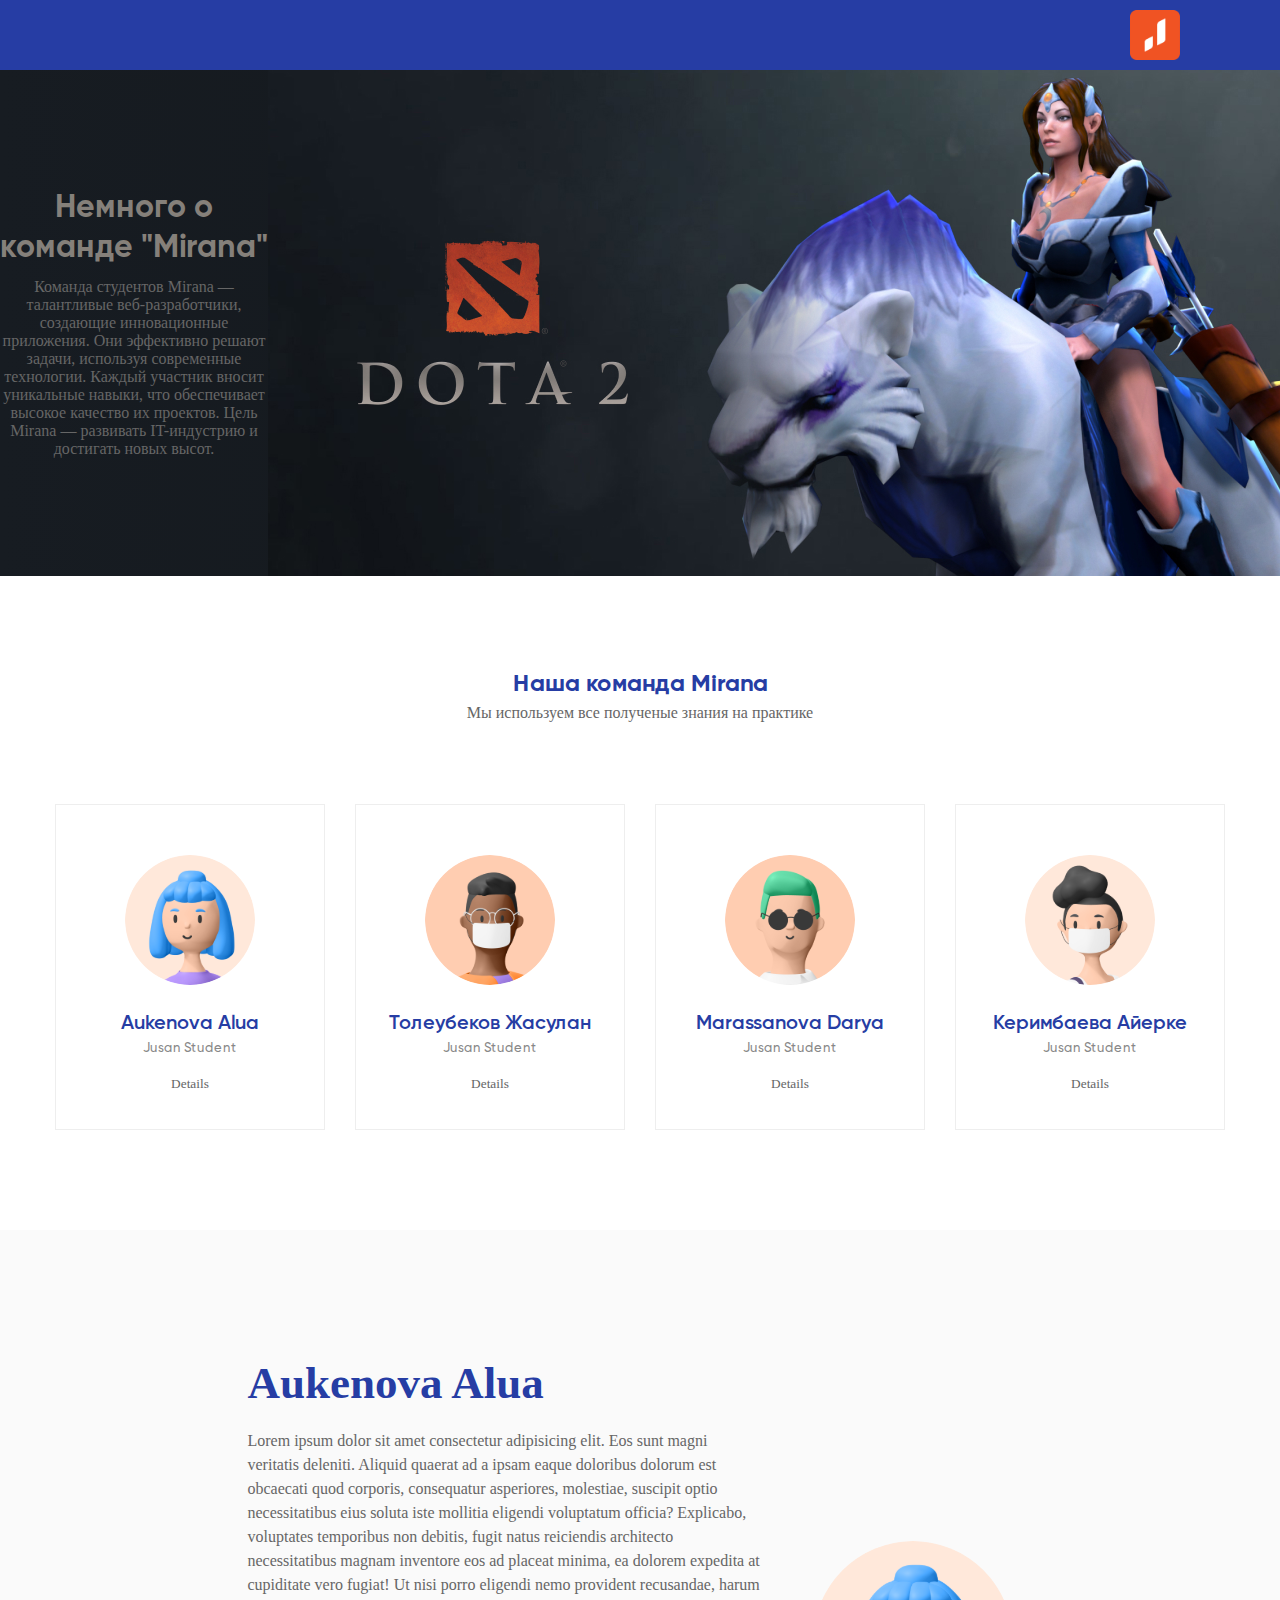
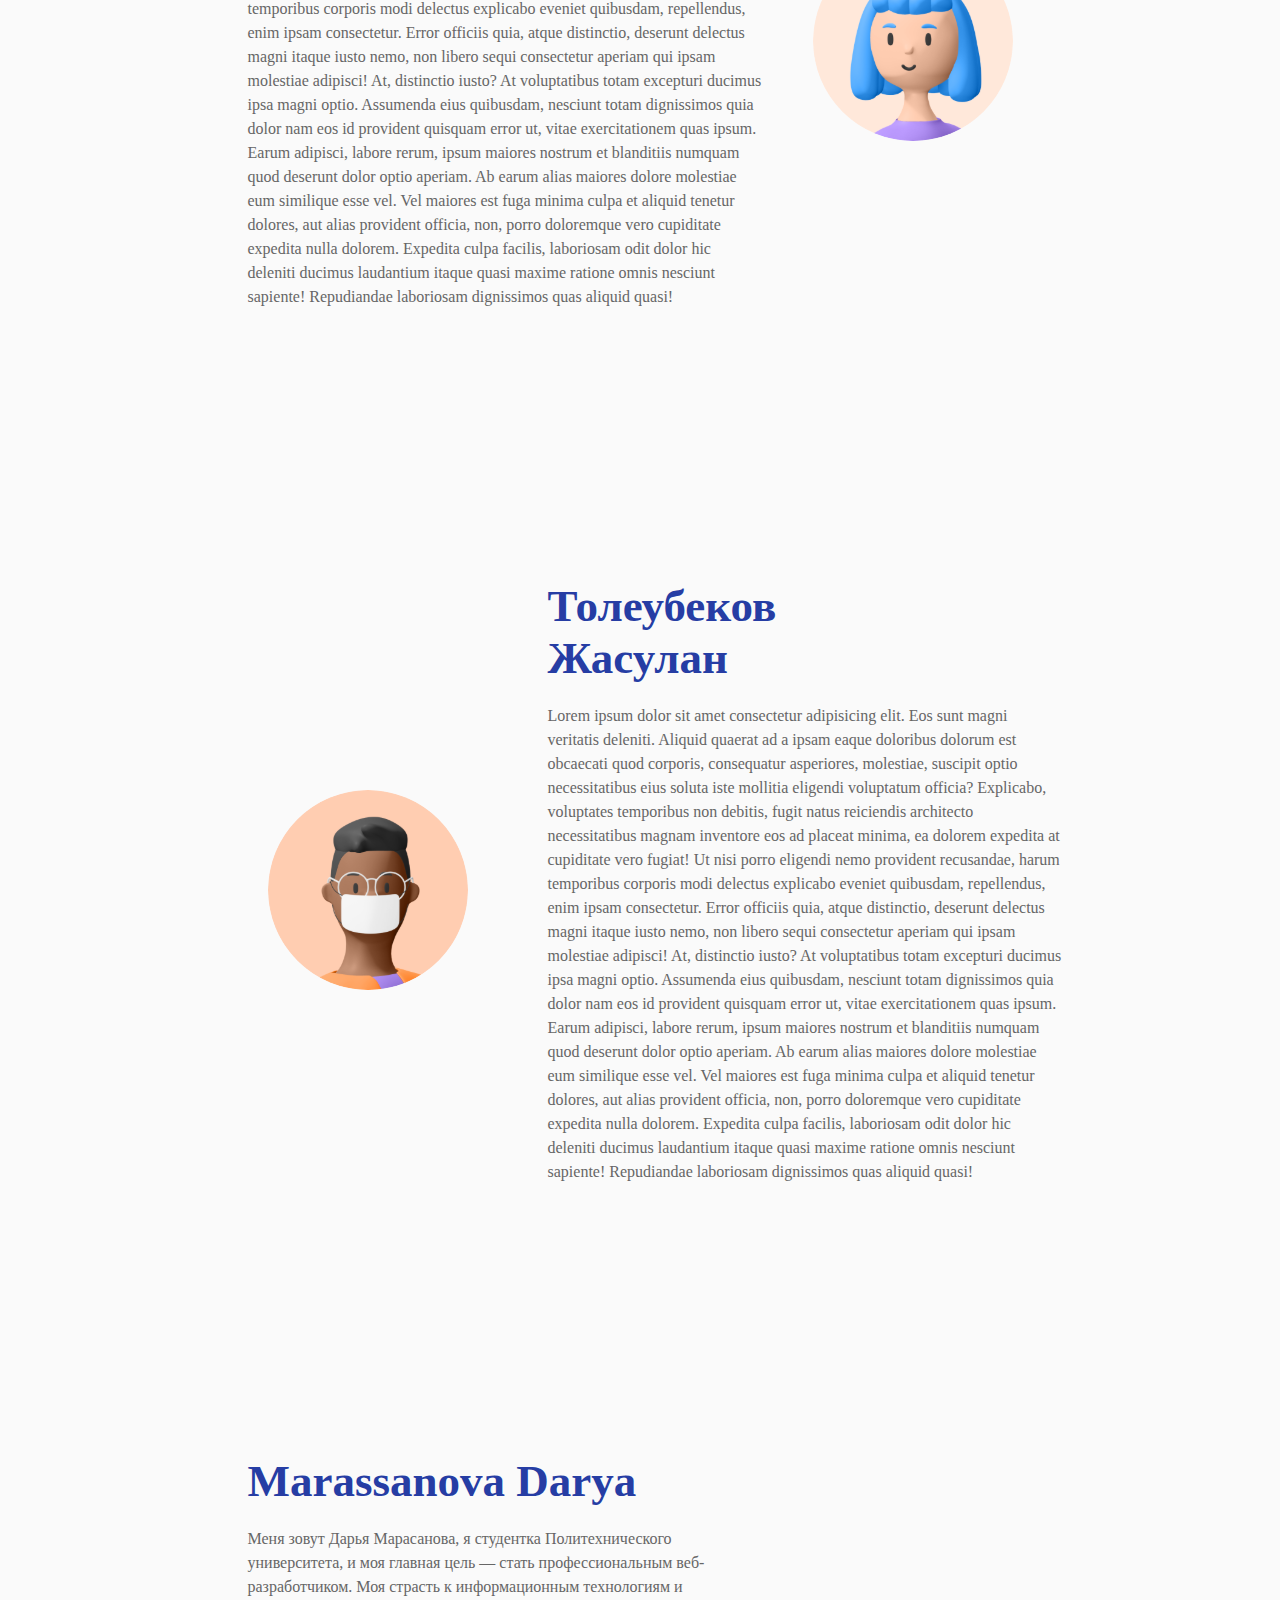
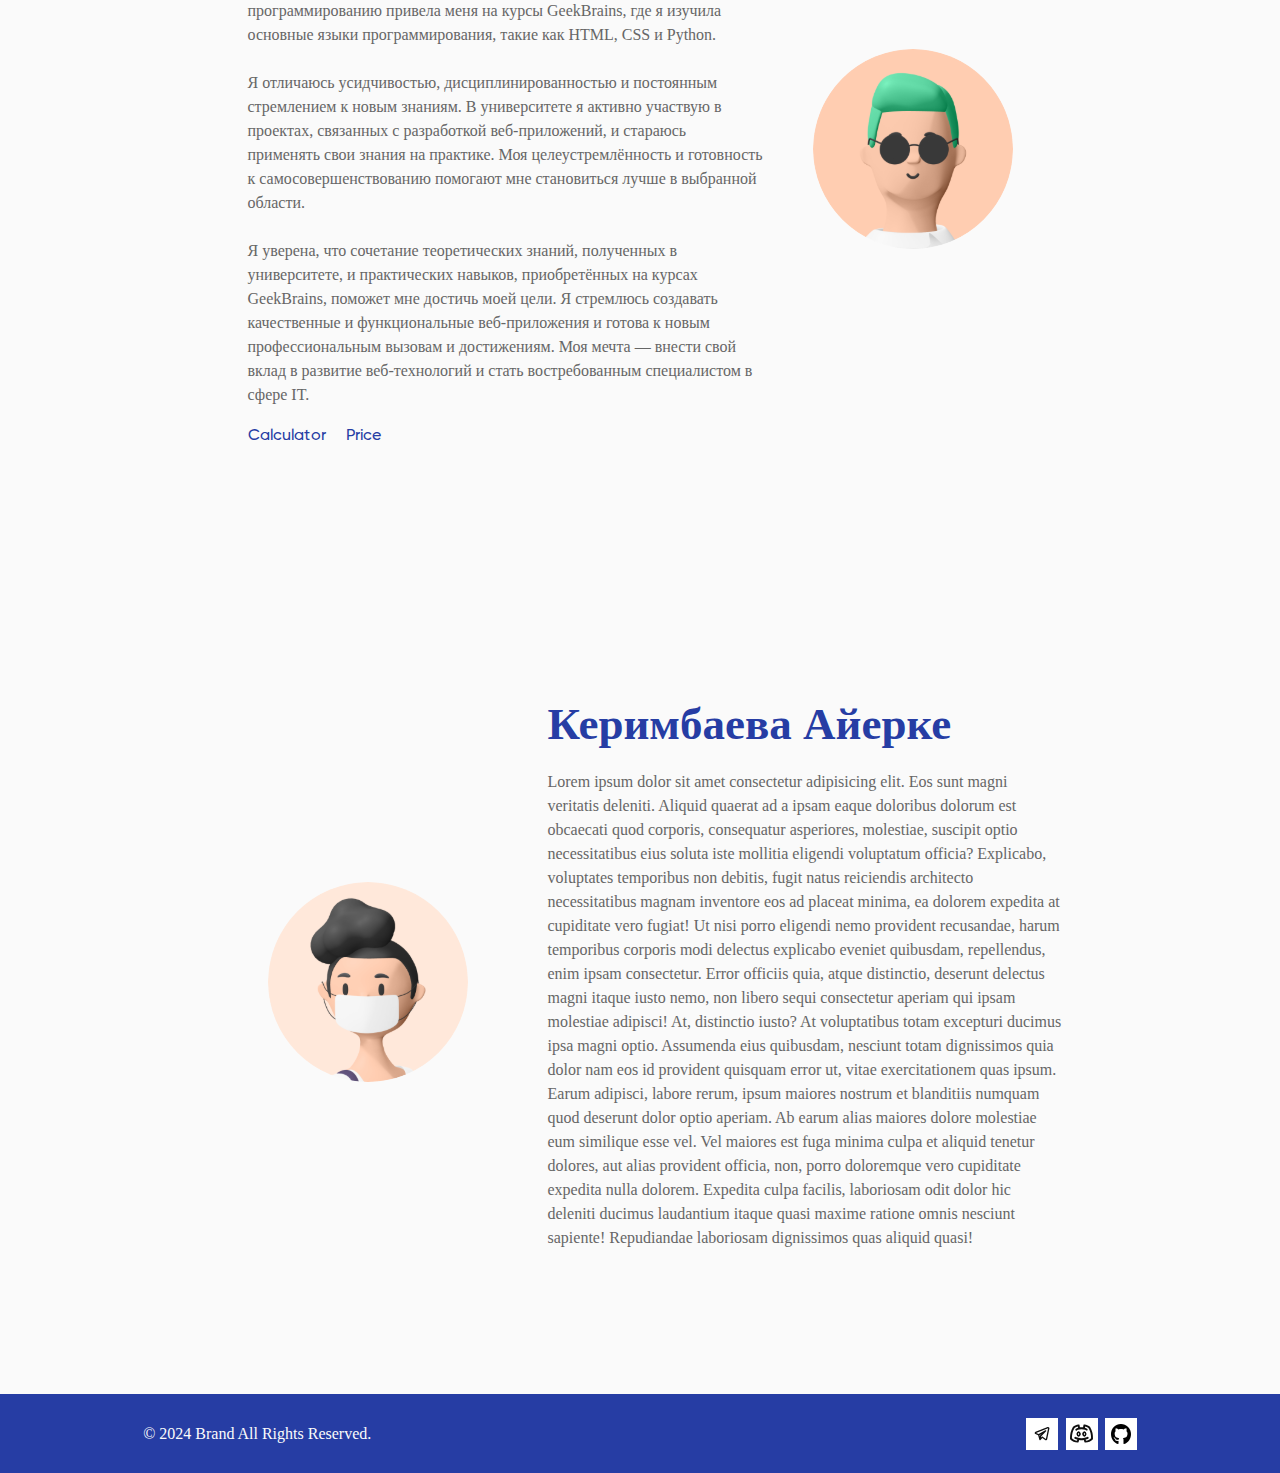
==== index.html @ 730f9902 "Recreate project" ====
<!DOCTYPE html>
<html lang="en">
<head>
  <meta charset="UTF-8">
  <meta http-equiv="X-UA-Compatible" content="IE=edge">
  <meta name="viewport" content="width=device-width, initial-scale=1.0">
 <title>Mirana Team Website</title>
  <link rel="stylesheet" href="style.css">
</head>

<body>
    <header>
        <div class="logo"><img src="./img/jusan.png" alt="logo"></div>
    </header>

    <main>
      <section class="about">
        <div class="content">
          <h1 class="title title_about">Немного о команде "Mirana"</h1>
          <p class="text text_about">Команда студентов Mirana — талантливые веб-разработчики, создающие инновационные приложения. Они эффективно решают задачи, используя современные технологии. Каждый участник вносит уникальные навыки, что обеспечивает высокое качество их проектов. Цель Mirana — развивать IT-индустрию и достигать новых высот.</p>
        </div>
          <img class="image" src="./img/mirana.jpg" alt="mirana">
      </section>
    

      <section class="team">
          <div class="team_title headline">
              <h2 class="title headline_tittle">Наша команда Mirana</h2>
              <p class="text headline_text team_text">Мы используем все полученые знания на практике</p>
          </div>
          <div class="person">
              <img src="img/person1.svg" alt="person_img" class="person_img">
              <div class="author_name">
                  <h3 class="person_name">Aukenova Alua</h3>
                  <p class="text person_text">Jusan Student</p>
              </div>
              <button class="person_button"><a href="#person1" class="text button_text">Details</a></button>
              <!-- <img src="img/social_icon.svg" alt="social_icon" class="social_icon"> -->
          </div>
          <div class="person">
              <img src="img/person2.svg" alt="person_img" class="person_img">
              <div class="author_name">
                  <h3 class="person_name">Толеубеков Жасулан</h3>
                  <p class="text person_text">Jusan Student</p>
              </div>
              <button class="person_button"><a href="#person2" class="text button_text">Details</a></button>
              <!-- <img src="img/social_icon.svg" alt="social_icon" class="social_icon"> -->
          </div>
          <div class="person">
              <img src="img/person3.svg" alt="person_img" class="person_img">
              <div class="author_name">
                  <h3 class="person_name">Marassanova Darya</h3>
                  <p class="text person_text">Jusan Student</p>
              </div>
              <button class="person_button"><a href="#person3" class="text button_text">Details</a></button>
              <!-- <img src="img/social_icon.svg" alt="social_icon" class="social_icon"> -->
          </div>
          <div class="person">
              <img src="img/person4.svg" alt="person_img" class="person_img">
              <div class="author_name">
                  <h3 class="person_name">Керимбаева Айерке</h3>
                  <p class="text person_text">Jusan Student</p>
              </div>
              <button class="person_button" ><a href="#person4" class="text button_text">Details</a></button>
              <!-- <img src="img/social_icon.svg" alt="social_icon" class="social_icon"> -->
          </div>
      </section>
      <section class="details">
        <div class="details_card" id="person1">
            <div class="details_content">
              <h3 class="tittle details_tittle">Aukenova Alua</h3>
              <p class="text details_text">Lorem ipsum dolor sit amet consectetur adipisicing elit. Eos sunt magni veritatis deleniti. Aliquid quaerat ad a ipsam eaque doloribus dolorum est obcaecati quod corporis, consequatur asperiores, molestiae, suscipit optio necessitatibus eius soluta iste mollitia eligendi voluptatum officia? Explicabo, voluptates temporibus non debitis, fugit natus reiciendis architecto necessitatibus magnam inventore eos ad placeat minima, ea dolorem expedita at cupiditate vero fugiat! Ut nisi porro eligendi nemo provident recusandae, harum temporibus corporis modi delectus explicabo eveniet quibusdam, repellendus, enim ipsam consectetur. Error officiis quia, atque distinctio, deserunt delectus magni itaque iusto nemo, non libero sequi consectetur aperiam qui ipsam molestiae adipisci! At, distinctio iusto? At voluptatibus totam excepturi ducimus ipsa magni optio. Assumenda eius quibusdam, nesciunt totam dignissimos quia dolor nam eos id provident quisquam error ut, vitae exercitationem quas ipsum. Earum adipisci, labore rerum, ipsum maiores nostrum et blanditiis numquam quod deserunt dolor optio aperiam. Ab earum alias maiores dolore molestiae eum similique esse vel. Vel maiores est fuga minima culpa et aliquid tenetur dolores, aut alias provident officia, non, porro doloremque vero cupiditate expedita nulla dolorem. Expedita culpa facilis, laboriosam odit dolor hic deleniti ducimus laudantium itaque quasi maxime ratione omnis nesciunt sapiente! Repudiandae laboriosam dignissimos quas aliquid quasi!</p>
            </div>
              <img class="details_photo" src="img/person1.svg" alt="details_photo">
        </div>
        <div class="details_card" id="person2">
          <img class="details_photo" src="img/person2.svg" alt="details_photo">
          <div class="details_content">
            <h3 class="tittle details_tittle">Толеубеков Жасулан</h3>
            <p class="text details_text">Lorem ipsum dolor sit amet consectetur adipisicing elit. Eos sunt magni veritatis deleniti. Aliquid quaerat ad a ipsam eaque doloribus dolorum est obcaecati quod corporis, consequatur asperiores, molestiae, suscipit optio necessitatibus eius soluta iste mollitia eligendi voluptatum officia? Explicabo, voluptates temporibus non debitis, fugit natus reiciendis architecto necessitatibus magnam inventore eos ad placeat minima, ea dolorem expedita at cupiditate vero fugiat! Ut nisi porro eligendi nemo provident recusandae, harum temporibus corporis modi delectus explicabo eveniet quibusdam, repellendus, enim ipsam consectetur. Error officiis quia, atque distinctio, deserunt delectus magni itaque iusto nemo, non libero sequi consectetur aperiam qui ipsam molestiae adipisci! At, distinctio iusto? At voluptatibus totam excepturi ducimus ipsa magni optio. Assumenda eius quibusdam, nesciunt totam dignissimos quia dolor nam eos id provident quisquam error ut, vitae exercitationem quas ipsum. Earum adipisci, labore rerum, ipsum maiores nostrum et blanditiis numquam quod deserunt dolor optio aperiam. Ab earum alias maiores dolore molestiae eum similique esse vel. Vel maiores est fuga minima culpa et aliquid tenetur dolores, aut alias provident officia, non, porro doloremque vero cupiditate expedita nulla dolorem. Expedita culpa facilis, laboriosam odit dolor hic deleniti ducimus laudantium itaque quasi maxime ratione omnis nesciunt sapiente! Repudiandae laboriosam dignissimos quas aliquid quasi!</p>
           </div>
        </div>
        <div class="details_card" id="person3">
        <div class="details_content">
          <h3 class="tittle details_tittle">Marassanova Darya</h3>
          <p class="text details_text">Меня зовут Дарья Марасанова, я студентка Политехнического университета, и моя главная цель — стать профессиональным веб-разработчиком. Моя страсть к информационным технологиям и программированию привела меня на курсы GeekBrains, где я изучила основные языки программирования, такие как HTML, CSS и Python. 

            <br/><br/>Я отличаюсь усидчивостью, дисциплинированностью и постоянным стремлением к новым знаниям. В университете я активно участвую в проектах, связанных с разработкой веб-приложений, и стараюсь применять свои знания на практике. Моя целеустремлённость и готовность к самосовершенствованию помогают мне становиться лучше в выбранной области.
            
            <br/><br/>Я уверена, что сочетание теоретических знаний, полученных в университете, и практических навыков, приобретённых на курсах GeekBrains, поможет мне достичь моей цели. Я стремлюсь создавать качественные и функциональные веб-приложения и готова к новым профессиональным вызовам и достижениям. Моя мечта — внести свой вклад в развитие веб-технологий и стать востребованным специалистом в сфере IT.</p>
            <div class="project">
            <a class="person_button text button_text" href="./calc/index.html">
              Calculator
             </a>
             <a class="person_button text button_text" href="./folder4/index.html">
              Price
             </a>
            </div>
          </div>
          <img class="details_photo" src="img/person3.svg" alt="details_photo">
        </div>
        <div class="details_card" id="person4">
      <img class="details_photo" src="img/person4.svg" alt="details_photo">
      <div class="details_content">
        <h3 class="tittle details_tittle">Керимбаева Айерке</h3>
        <p class="text details_text">Lorem ipsum dolor sit amet consectetur adipisicing elit. Eos sunt magni veritatis deleniti. Aliquid quaerat ad a ipsam eaque doloribus dolorum est obcaecati quod corporis, consequatur asperiores, molestiae, suscipit optio necessitatibus eius soluta iste mollitia eligendi voluptatum officia? Explicabo, voluptates temporibus non debitis, fugit natus reiciendis architecto necessitatibus magnam inventore eos ad placeat minima, ea dolorem expedita at cupiditate vero fugiat! Ut nisi porro eligendi nemo provident recusandae, harum temporibus corporis modi delectus explicabo eveniet quibusdam, repellendus, enim ipsam consectetur. Error officiis quia, atque distinctio, deserunt delectus magni itaque iusto nemo, non libero sequi consectetur aperiam qui ipsam molestiae adipisci! At, distinctio iusto? At voluptatibus totam excepturi ducimus ipsa magni optio. Assumenda eius quibusdam, nesciunt totam dignissimos quia dolor nam eos id provident quisquam error ut, vitae exercitationem quas ipsum. Earum adipisci, labore rerum, ipsum maiores nostrum et blanditiis numquam quod deserunt dolor optio aperiam. Ab earum alias maiores dolore molestiae eum similique esse vel. Vel maiores est fuga minima culpa et aliquid tenetur dolores, aut alias provident officia, non, porro doloremque vero cupiditate expedita nulla dolorem. Expedita culpa facilis, laboriosam odit dolor hic deleniti ducimus laudantium itaque quasi maxime ratione omnis nesciunt sapiente! Repudiandae laboriosam dignissimos quas aliquid quasi!</p>
      </div>
        </div>
      </section>
      
    </main>


    <footer class="copyright_content">
      <p class="text copyright">© 2024  Brand  All Rights Reserved.</p>
      <div class="social_media">
          <a class="socila_media_link" href=" https://t.me/+_m6RdMRo3P44MzFi">
            <svg width="16" height="17" viewBox="0 0 24 24" fill="none" xmlns="http://www.w3.org/2000/svg"><path fill-rule="evenodd" clip-rule="evenodd" d="M23.1117 4.49449C23.4296 2.94472 21.9074 1.65683 20.4317 2.227L2.3425 9.21601C0.694517 9.85273 0.621087 12.1572 2.22518 12.8975L6.1645 14.7157L8.03849 21.2746C8.13583 21.6153 8.40618 21.8791 8.74917 21.968C9.09216 22.0568 9.45658 21.9576 9.70712 21.707L12.5938 18.8203L16.6375 21.8531C17.8113 22.7334 19.5019 22.0922 19.7967 20.6549L23.1117 4.49449ZM3.0633 11.0816L21.1525 4.0926L17.8375 20.2531L13.1 16.6999C12.7019 16.4013 12.1448 16.4409 11.7929 16.7928L10.5565 18.0292L10.928 15.9861L18.2071 8.70703C18.5614 8.35278 18.5988 7.79106 18.2947 7.39293C17.9906 6.99479 17.4389 6.88312 17.0039 7.13168L6.95124 12.876L3.0633 11.0816ZM8.17695 14.4791L8.78333 16.6015L9.01614 15.321C9.05253 15.1209 9.14908 14.9366 9.29291 14.7928L11.5128 12.573L8.17695 14.4791Z" fill="#0F0F0F"/></svg> 
          </a>
          <a class="socila_media_link" href="https://discord.gg/Wn7S9DQHqe">
            <svg width="23" height="23" viewBox="0 0 24 24" fill="none" xmlns="http://www.w3.org/2000/svg">
              <path fill-rule="evenodd" clip-rule="evenodd" d="M11 12.5C11 13.8807 10.1046 15 9 15C7.89543 15 7 13.8807 7 12.5C7 11.1193 7.89543 10 9 10C10.1046 10 11 11.1193 11 12.5ZM8.22293 12.5C8.22293 13.0365 8.57084 13.4713 9 13.4713C9.42916 13.4713 9.77707 13.0365 9.77707 12.5C9.77707 11.9635 9.42916 11.5287 9 11.5287C8.57084 11.5287 8.22293 11.9635 8.22293 12.5Z" fill="#0F0F0F"/>
              <path fill-rule="evenodd" clip-rule="evenodd" d="M15 15C16.1046 15 17 13.8807 17 12.5C17 11.1193 16.1046 10 15 10C13.8954 10 13 11.1193 13 12.5C13 13.8807 13.8954 15 15 15ZM15 13.4713C14.5708 13.4713 14.2229 13.0365 14.2229 12.5C14.2229 11.9635 14.5708 11.5287 15 11.5287C15.4292 11.5287 15.7771 11.9635 15.7771 12.5C15.7771 13.0365 15.4292 13.4713 15 13.4713Z" fill="#0F0F0F"/>
              <path fill-rule="evenodd" clip-rule="evenodd" d="M9.9864 3.33561C9.94083 3.06219 9.78382 2.81995 9.55284 2.66671C9.32186 2.51347 9.03764 2.46298 8.76801 2.52729C6.61476 3.04085 5.39826 3.471 3.47772 4.64723C3.33168 4.73668 3.21105 4.86214 3.1274 5.01158C1.9368 7.13867 1.14514 8.97344 0.657859 10.9416C0.171558 12.9058 1.51992e-05 14.9565 0 17.5C0 17.7652 0.105353 18.0196 0.292888 18.2071C1.35191 19.2661 2.45067 20.1002 3.71884 20.6638C4.99135 21.2294 6.3833 21.5 8 21.5C8.43043 21.5 8.81257 21.2246 8.94868 20.8162L9.62339 18.7921C10.3731 18.918 11.1769 19 12 19C12.8231 19 13.6269 18.918 14.3766 18.7921L15.0513 20.8162C15.1874 21.2246 15.5696 21.5 16 21.5C17.6167 21.5 19.0086 21.2294 20.2812 20.6638C21.5493 20.1002 22.6481 19.2661 23.7071 18.2071C23.8946 18.0196 24 17.7652 24 17.5C24 14.9565 23.8284 12.9058 23.3421 10.9416C22.8549 8.97344 22.0632 7.13867 20.8726 5.01158C20.789 4.86214 20.6683 4.73668 20.5223 4.64723C18.6017 3.471 17.3852 3.04085 15.232 2.52729C14.9624 2.46298 14.6781 2.51347 14.4472 2.66671C14.2162 2.81995 14.0592 3.06219 14.0136 3.33561L13.6356 5.60381C13.129 5.53843 12.5832 5.49994 12 5.49994C11.4168 5.49994 10.8709 5.53843 10.3644 5.60381L9.9864 3.33561ZM16.7135 19.4783L16.3365 18.3471C17.2221 18.0953 18.1008 17.7971 18.9331 17.4013C19.4309 17.1622 19.6405 16.5647 19.4014 16.0669C19.1622 15.5692 18.5647 15.3597 18.0669 15.5986C17.4725 15.8793 16.8456 16.1 16.2191 16.2953C15.0702 16.6535 13.5516 17 12 17C10.4484 17 8.92975 16.6535 7.78088 16.2953C7.15483 16.1001 6.53092 15.8781 5.93607 15.6C5.44219 15.3668 4.83698 15.5709 4.59864 16.0669C4.36123 16.561 4.57887 17.1681 5.0722 17.4039C5.90316 17.7978 6.77969 18.0958 7.66354 18.3471L7.28647 19.4783C6.22623 19.4118 5.33457 19.1933 4.53112 18.8362C3.65215 18.4455 2.83779 17.8709 2.00169 17.0797C2.02016 14.8272 2.19155 13.069 2.59925 11.4223C3.01458 9.74468 3.68586 8.13987 4.7452 6.2178C6.0043 5.46452 6.90106 5.0901 8.19227 4.73633L8.40706 6.02507C7.53196 6.29408 6.64115 6.64982 5.903 7.1977C5.46929 7.52129 5.37507 8.1667 5.7 8.59994C6.03024 9.04026 6.6539 9.1307 7.09547 8.80332C7.4639 8.53958 7.89071 8.34569 8.30889 8.17842C9.14624 7.84348 10.3952 7.49994 12 7.49994C13.6048 7.49994 14.8538 7.84348 15.6911 8.17842C16.1093 8.34568 16.5361 8.53955 16.9045 8.8033C17.3461 9.1307 17.9698 9.04027 18.3 8.59994C18.6241 8.16782 18.526 7.51604 18.0932 7.19491C17.3475 6.65617 16.4693 6.29447 15.5929 6.02507L15.8077 4.73633C17.0989 5.0901 17.9957 5.46452 19.2548 6.2178C20.3141 8.13987 20.9854 9.74468 21.4008 11.4223C21.8085 13.069 21.9798 14.8272 21.9983 17.0797C21.1622 17.8709 20.3479 18.4455 19.4689 18.8362C18.6654 19.1933 17.7738 19.4118 16.7135 19.4783ZM9 15C10.1046 15 11 13.8807 11 12.5C11 11.1193 10.1046 10 9 10C7.89543 10 7 11.1193 7 12.5C7 13.8807 7.89543 15 9 15ZM17 12.5C17 13.8807 16.1046 15 15 15C13.8954 15 13 13.8807 13 12.5C13 11.1193 13.8954 10 15 10C16.1046 10 17 11.1193 17 12.5ZM9 13.4713C8.57084 13.4713 8.22293 13.0365 8.22293 12.5C8.22293 11.9635 8.57084 11.5287 9 11.5287C9.42916 11.5287 9.77707 11.9635 9.77707 12.5C9.77707 13.0365 9.42916 13.4713 9 13.4713ZM15 13.4713C14.5708 13.4713 14.2229 13.0365 14.2229 12.5C14.2229 11.9635 14.5708 11.5287 15 11.5287C15.4292 11.5287 15.7771 11.9635 15.7771 12.5C15.7771 13.0365 15.4292 13.4713 15 13.4713Z" fill="#0F0F0F"/>
              </svg></a>
          <a class="socila_media_link" href="https://github.com/Marassanovad/Jusan_camp.git">
            <svg width="30" height="30" viewBox="0 0 24 24" fill="none" xmlns="http://www.w3.org/2000/svg">
              <path d="M9.35003 16.88C9.35003 16.95 9.28003 17 9.18003 17C9.08003 17 9.00003 17 9.00003 16.88C9.00003 16.76 9.08003 16.76 9.17003 16.76C9.26003 16.76 9.35003 16.81 9.35003 16.88ZM8.35003 16.73C8.35003 16.8 8.35003 16.88 8.49003 16.9C8.52584 16.9172 8.56701 16.9195 8.6045 16.9064C8.642 16.8933 8.67275 16.8658 8.69003 16.83C8.69003 16.76 8.69003 16.69 8.55003 16.66C8.41003 16.63 8.37003 16.66 8.35003 16.73ZM9.77003 16.68C9.68003 16.68 9.62003 16.76 9.63003 16.84C9.64003 16.92 9.72003 16.95 9.82003 16.93C9.92003 16.91 9.97003 16.84 9.96003 16.77C9.95003 16.7 9.87003 16.67 9.77003 16.68ZM11.9 4.00002C10.8454 3.99009 9.79962 4.19333 8.82547 4.59754C7.85132 5.00175 6.96887 5.5986 6.23107 6.35227C5.49328 7.10594 4.91535 8.0009 4.53197 8.98343C4.14859 9.96597 3.96765 11.0158 4.00003 12.07C3.97211 13.7969 4.48426 15.4894 5.46493 16.9111C6.4456 18.3328 7.84582 19.4127 9.47003 20C9.88003 20.07 10.03 19.81 10.03 19.6C10.03 19.39 10.03 18.26 10.03 17.6C10.03 17.6 7.77003 18.1 7.29003 16.6C7.29003 16.6 6.93003 15.6 6.40003 15.39C6.40003 15.39 5.66003 14.87 6.45003 14.88C6.70877 14.9149 6.95573 15.01 7.17108 15.1576C7.38643 15.3052 7.56417 15.5013 7.69003 15.73C7.79466 15.9351 7.9401 16.1167 8.11742 16.2635C8.29473 16.4104 8.50019 16.5195 8.72118 16.5841C8.94218 16.6487 9.17404 16.6675 9.40255 16.6393C9.63106 16.6111 9.85139 16.5364 10.05 16.42C10.0879 16.0025 10.2679 15.6107 10.56 15.31C8.76003 15.1 6.94003 14.84 6.94003 11.65C6.92091 11.2896 6.97881 10.9293 7.10985 10.5931C7.2409 10.2569 7.44209 9.95241 7.70003 9.70002C7.45667 8.96799 7.48507 8.17282 7.78003 7.46002C8.46003 7.24002 10.01 8.35002 10.01 8.35002C11.3342 7.97655 12.7359 7.97655 14.06 8.35002C14.06 8.35002 15.61 7.24002 16.29 7.46002C16.5914 8.17142 16.6198 8.96894 16.37 9.70002C16.6371 9.94893 16.8489 10.2511 16.9919 10.587C17.1348 10.9229 17.2057 11.285 17.2 11.65C17.2 14.85 15.3 15.1 13.5 15.31C13.6809 15.5129 13.8186 15.7506 13.9046 16.0085C13.9905 16.2664 14.023 16.5391 14 16.81C14 17.93 14 19.31 14 19.58C13.9994 19.6475 14.015 19.7142 14.0456 19.7744C14.0763 19.8346 14.1209 19.8866 14.1759 19.9258C14.2308 19.9651 14.2945 19.9905 14.3613 19.9999C14.4282 20.0094 14.4964 20.0025 14.56 19.98C16.1813 19.3978 17.5786 18.321 18.5547 16.9017C19.5309 15.4824 20.0364 13.7922 20 12.07C20.0094 11.0051 19.8061 9.94902 19.402 8.96371C18.9979 7.9784 18.4011 7.08369 17.6467 6.33205C16.8923 5.58041 15.9953 4.98696 15.0085 4.58651C14.0217 4.18606 12.9649 3.98667 11.9 4.00002ZM7.14003 15.41C7.14003 15.41 7.14003 15.52 7.14003 15.58C7.15118 15.5912 7.16442 15.6001 7.17901 15.6061C7.1936 15.6122 7.20923 15.6153 7.22503 15.6153C7.24082 15.6153 7.25646 15.6122 7.27105 15.6061C7.28563 15.6001 7.29888 15.5912 7.31003 15.58C7.31003 15.58 7.31003 15.47 7.31003 15.4C7.31003 15.33 7.18003 15.37 7.14003 15.41ZM6.79003 15.14C6.79003 15.14 6.79003 15.24 6.86003 15.27C6.86846 15.2805 6.87913 15.2889 6.89124 15.2947C6.90335 15.3004 6.91661 15.3035 6.93003 15.3035C6.94345 15.3035 6.9567 15.3004 6.96881 15.2947C6.98093 15.2889 6.99159 15.2805 7.00003 15.27C7.00003 15.27 7.00003 15.17 6.93003 15.14C6.86003 15.11 6.81003 15.11 6.79003 15.14ZM7.79003 16.32C7.79003 16.32 7.79003 16.46 7.79003 16.53C7.79003 16.6 7.96003 16.61 8.00003 16.53C8.04003 16.45 8.00003 16.39 8.00003 16.32C8.00003 16.25 7.87003 16.27 7.83003 16.32H7.79003ZM7.42003 15.83C7.42003 15.83 7.42003 15.95 7.42003 16.03C7.42003 16.11 7.56003 16.14 7.61003 16.11C7.63535 16.0809 7.6493 16.0436 7.6493 16.005C7.6493 15.9664 7.63535 15.9291 7.61003 15.9C7.56003 15.82 7.48003 15.79 7.42003 15.83Z" fill="#000000"/>
              </svg></a>

      </div>
      
  </footer>

</body>

</html>
---- style.css ----
@font-face {
    font-family: "Gilroy-Bold";
    src: url(./font/Gilroy-Bold.woff2);
}

@font-face {
    font-family: "Gilroy-Medium";
    src: url(./font/Gilroy-Medium.woff2);
}

@font-face {
    font-family: "Gilroy-Semibold";
    src: url(./font/Gilroy-Semibold.woff2);
}

* {
    padding: 0;
    margin: 0;
}
.title {
    color: #263da4;
    font-style: normal;
    font-weight: 400;
    line-height: normal;
    font-family: "Gilroy-Bold";
}

.text {
    color: #666;
    font-family: "Gilroy-Regular";
    font-style: normal;
    font-weight: 400;
    line-height: normal;
}

img {
    max-width: 100%;
    display: block;  
}
header{
    background-color: #263da4;
    height: 70px;
    display: flex;
    justify-content: end;
    padding-left: 100px;
    align-items: center;
}
.logo{
    width: 50px;
    padding-right: 100px;
}
main{
    /* background-image: url("mirana.jpg"); */
    display: flex;
    justify-content: center;
    flex-direction: column;
}

.about{
    background-image: linear-gradient(to right, #171c22, #111518);
    /* color: #000; */
    display: flex;
    justify-content: end;
}

.content{
    display: flex;
    justify-content: center;
    flex-direction: column;
    text-align: center;
    max-width: 350px;
    /* padding-left: 400px; */
    gap: 10px;
}



.title_about{
    color: #85807a;
}


.team{
    margin-top: 93px;
    margin-bottom: 100px;
    display: grid;
    grid-template-columns: repeat(4, 270px);
    justify-content: center; 
    gap: 30px;
}
.team_title{
    justify-content: center;
    grid-column: span 4;
    display: flex;
    flex-direction: column; 
    align-items: center;
    gap: 5px;
    margin-bottom: 52px;
    max-height: 128px;
}

.team_text{
    /* color: #8496ce; */
    max-width: 461px;
    max-height: 48px;
}
.person{
    border: 1px solid #EEE;
    max-height: 331px;
    padding-top: 50px;
    padding-bottom: 30px;
    display: grid;
    gap: 10px;
    justify-items: center;
}
.person:hover{
    background: #FFF;
    box-shadow: 15px 20px 50px 0px rgba(0, 0, 0, 0.10);
    .person_name{
        color: #8496ce
    }
}
.person_img{
    padding-bottom: 14px;
}
.author_name{
    text-align: center;
}
.person_name{
    color: #263da4;
    font-family: "Gilroy-SemiBold";
    font-size: 20px;
    font-style: normal;
    font-weight: 400;
    line-height: 30px;
}
/* .person_name:hover{
    color: #F25822;
} */
/* .name_orange{
    color: #F25822;
} */

.person_text{
    color: #888;
    font-family: "Gilroy-Medium";
    font-size: 13px;
    line-height: 19.5px;
}


.person_button {
    background: none;
    color: #263da4;
    padding: 15px 35px;
    display: flex;
    gap: 27px;
    height: 20px;
    border: none;
    cursor: pointer;
    font-family: "Gilroy-Medium";
    align-items: center;
    text-align: center;
}

.person_button:hover {
    font-size: 18px;
    .text{
        color: #8496ce;
    }
}


.button_text {
    text-decoration: none;
}

.details_card {
    display: flex;
    justify-content: center;
    align-items: center;
    gap: 0;
    background: #FAFAFA;
}

.details_content{
    padding-top: 127px;
    padding-bottom: 124px;
    margin-left: 30px;
}

.details_tittle {
    padding-bottom: 20px;
    font-size: 45px;
    max-width: 409px;
    justify-content: flex-start;
    color: #263da4;;
}

.details_text {
    max-width: 515px;
    font-size: 16px;
    line-height: 24px;
    padding-bottom: 20px;
    /* color: #8496ce;; */
}
.details_photo {
    width: 200px;
    padding: 50px;
}
.project {
    display: flex;
    justify-content: left;
    gap: 20px;
}
.project .person_button {
    padding: 0;
}


.copyright_content{
    background-color: #263da4;
    padding-top: 24px;
    padding-bottom: 23px;
    display: flex;
    justify-content: center;
    align-items: center;
    gap: 655px;
}
.copyright{
    color: #FBFBFB;
    font-size: 16px;
    font-style: normal;
    line-height: normal;
}
.social_media{
    display: flex;
    justify-content: center;
    align-content: center;
    gap: 7.3px;
}
.socila_media_link{
    background-color: white;
    width: 32px;
    height: 32px;
    display: flex;
    justify-content: center;
    align-items: center;
}
.socila_media_link:hover  {
    background-color: #8496ce;
}
.socila_media_link:hover path {
    fill: white;
}

@media (max-width: 425px){
    .image{
        display: none;
    }

}



@media (max-width: 1024px) {
    header {
        justify-content: center;
    }

    .about {
        justify-content: center;
    }

    .content{
        padding: 40px 0;
    }

    .image{
        display: none;
    }

    .team {
        grid-template-columns: 350px;
    }

    .team_title {
        grid-column: span 1;
    }

    .person {
        padding-bottom: 70px;
    }
    
    .details_photo{
        display: none;
    }
    
    .copyright_content {
        flex-direction: column;
        gap: 20px;
    }
}
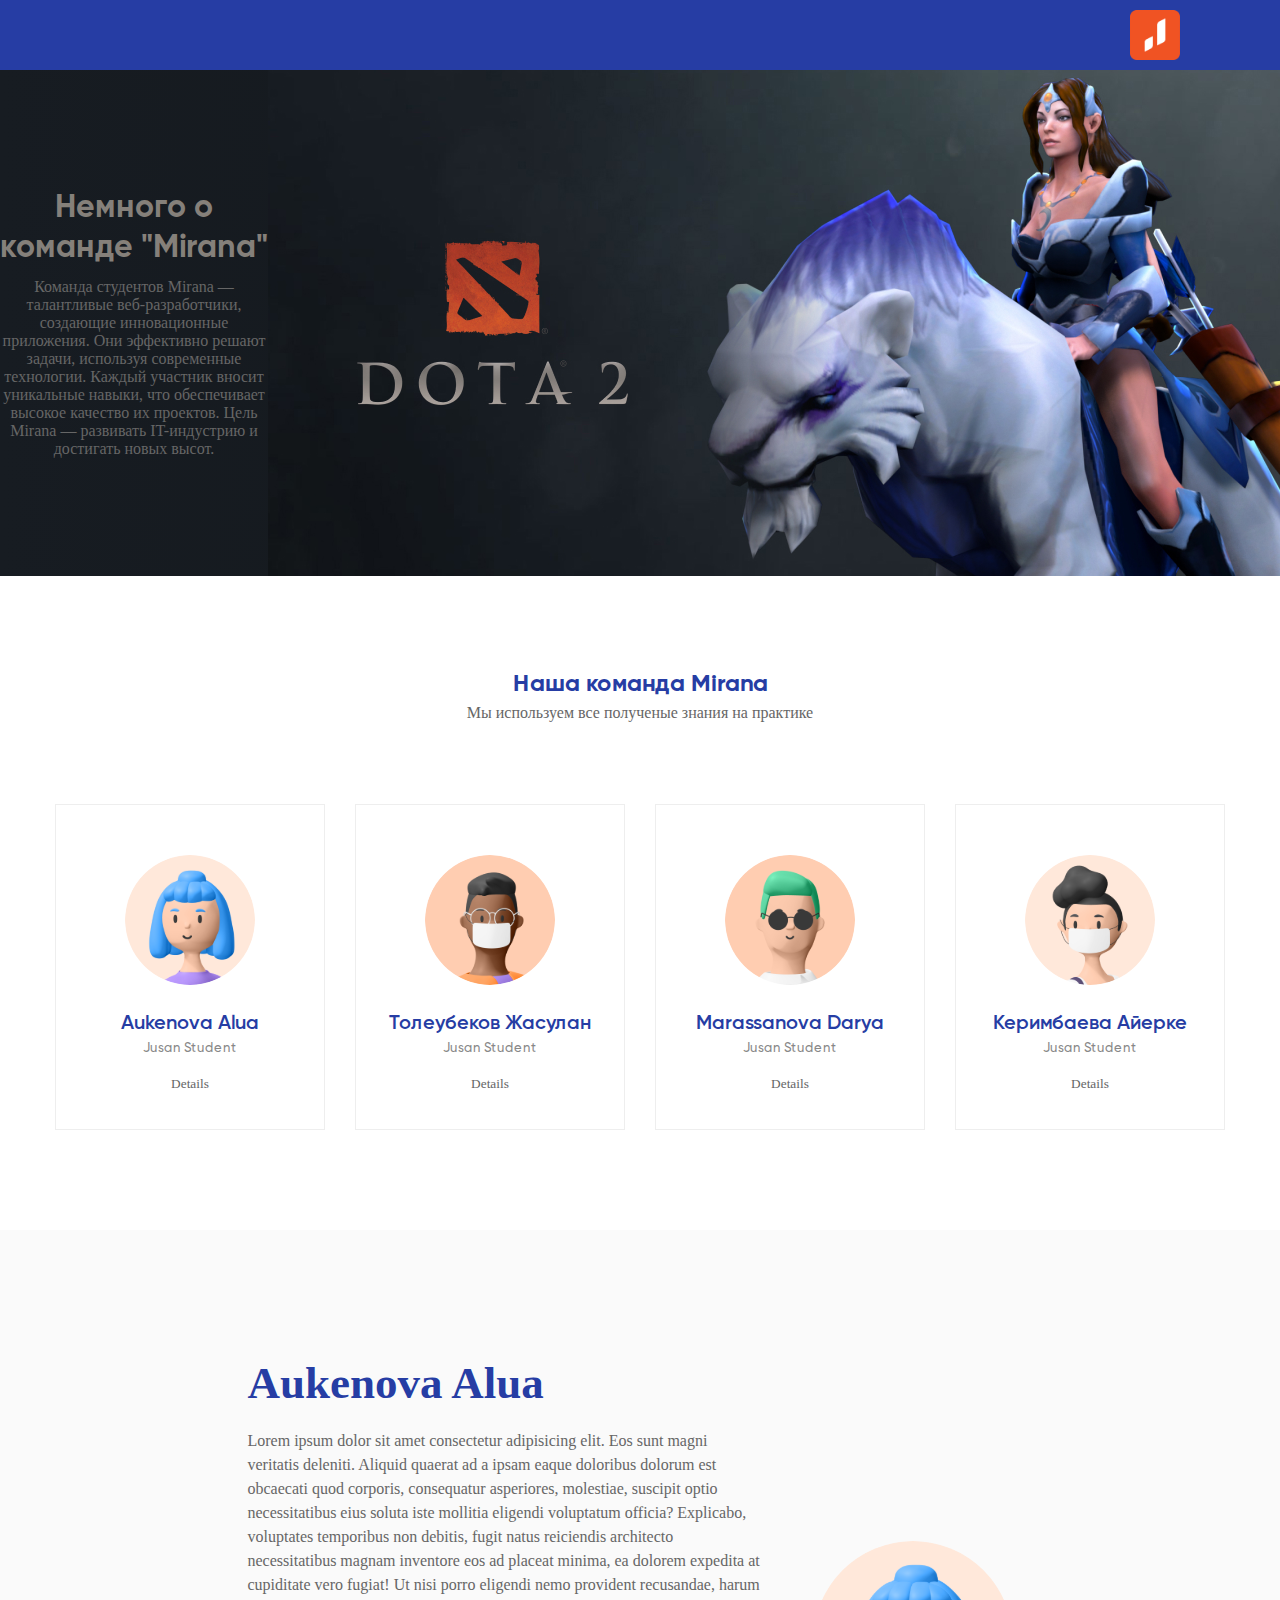
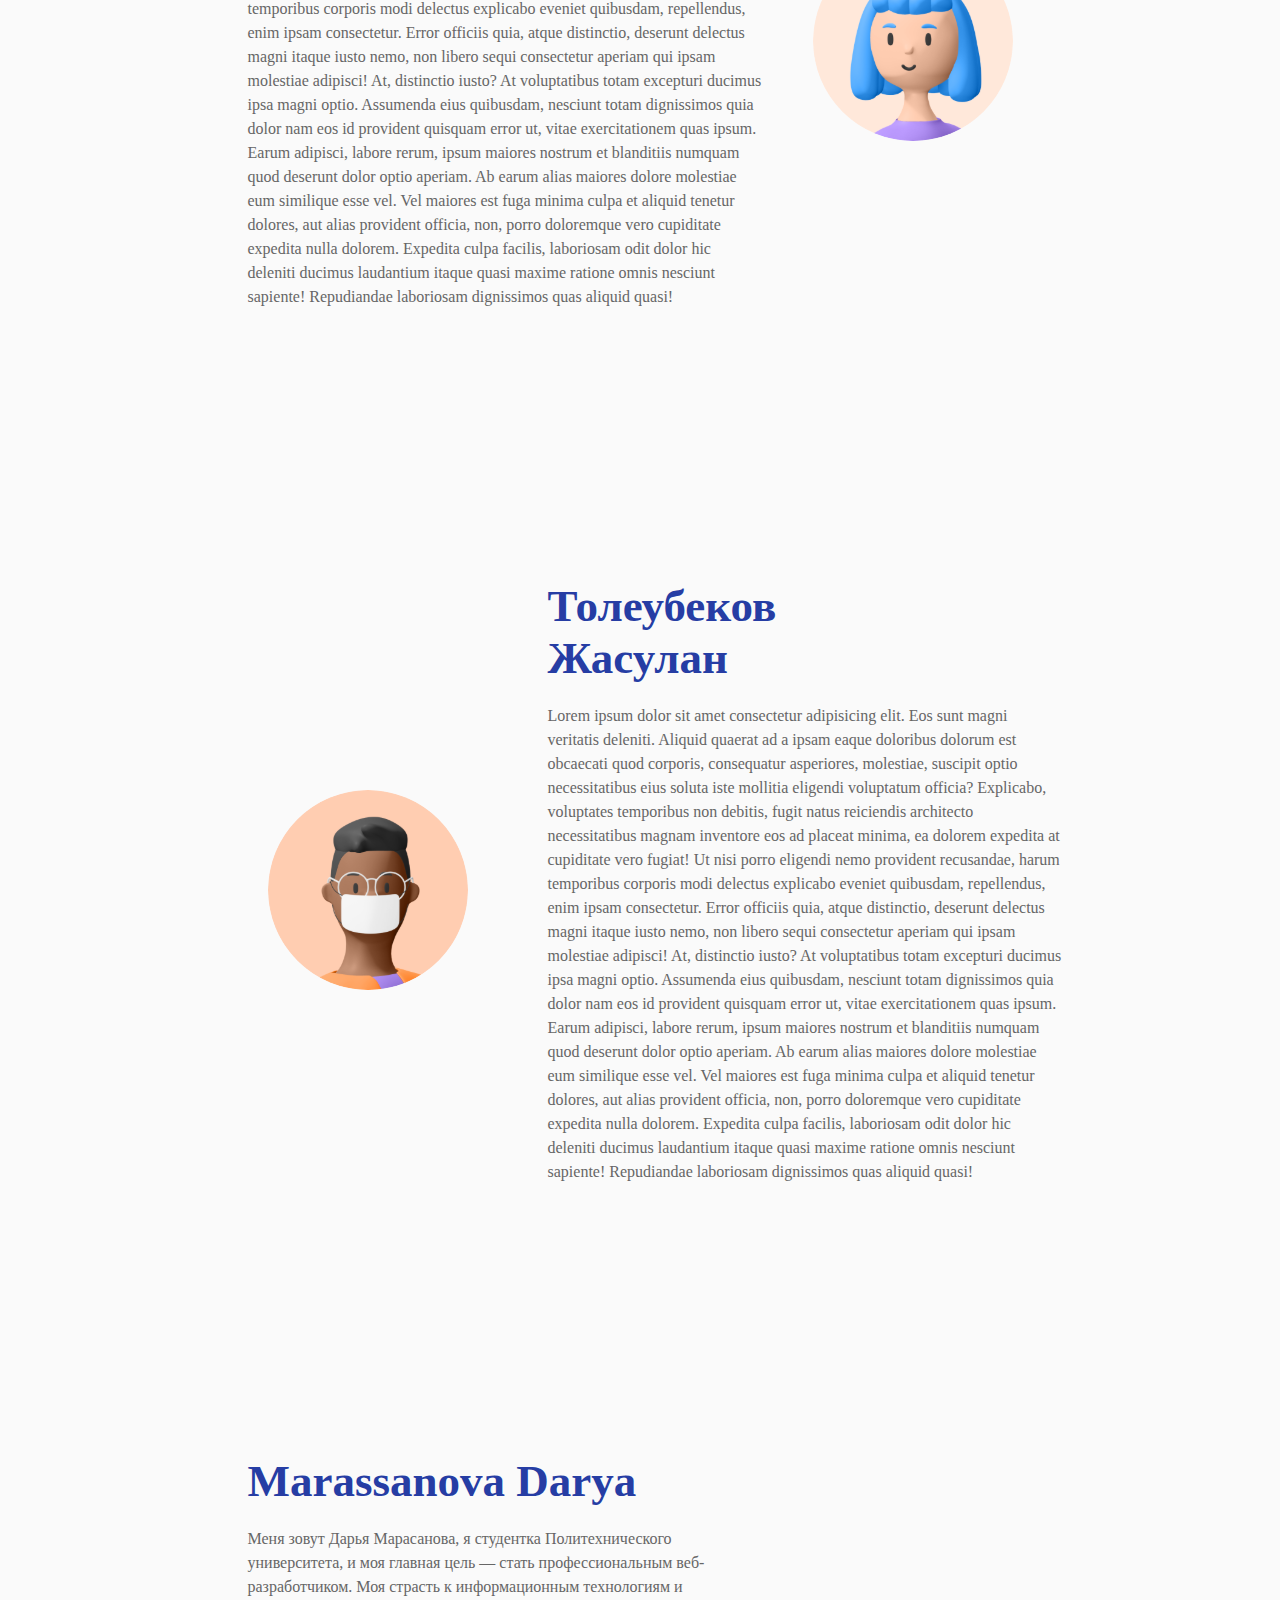
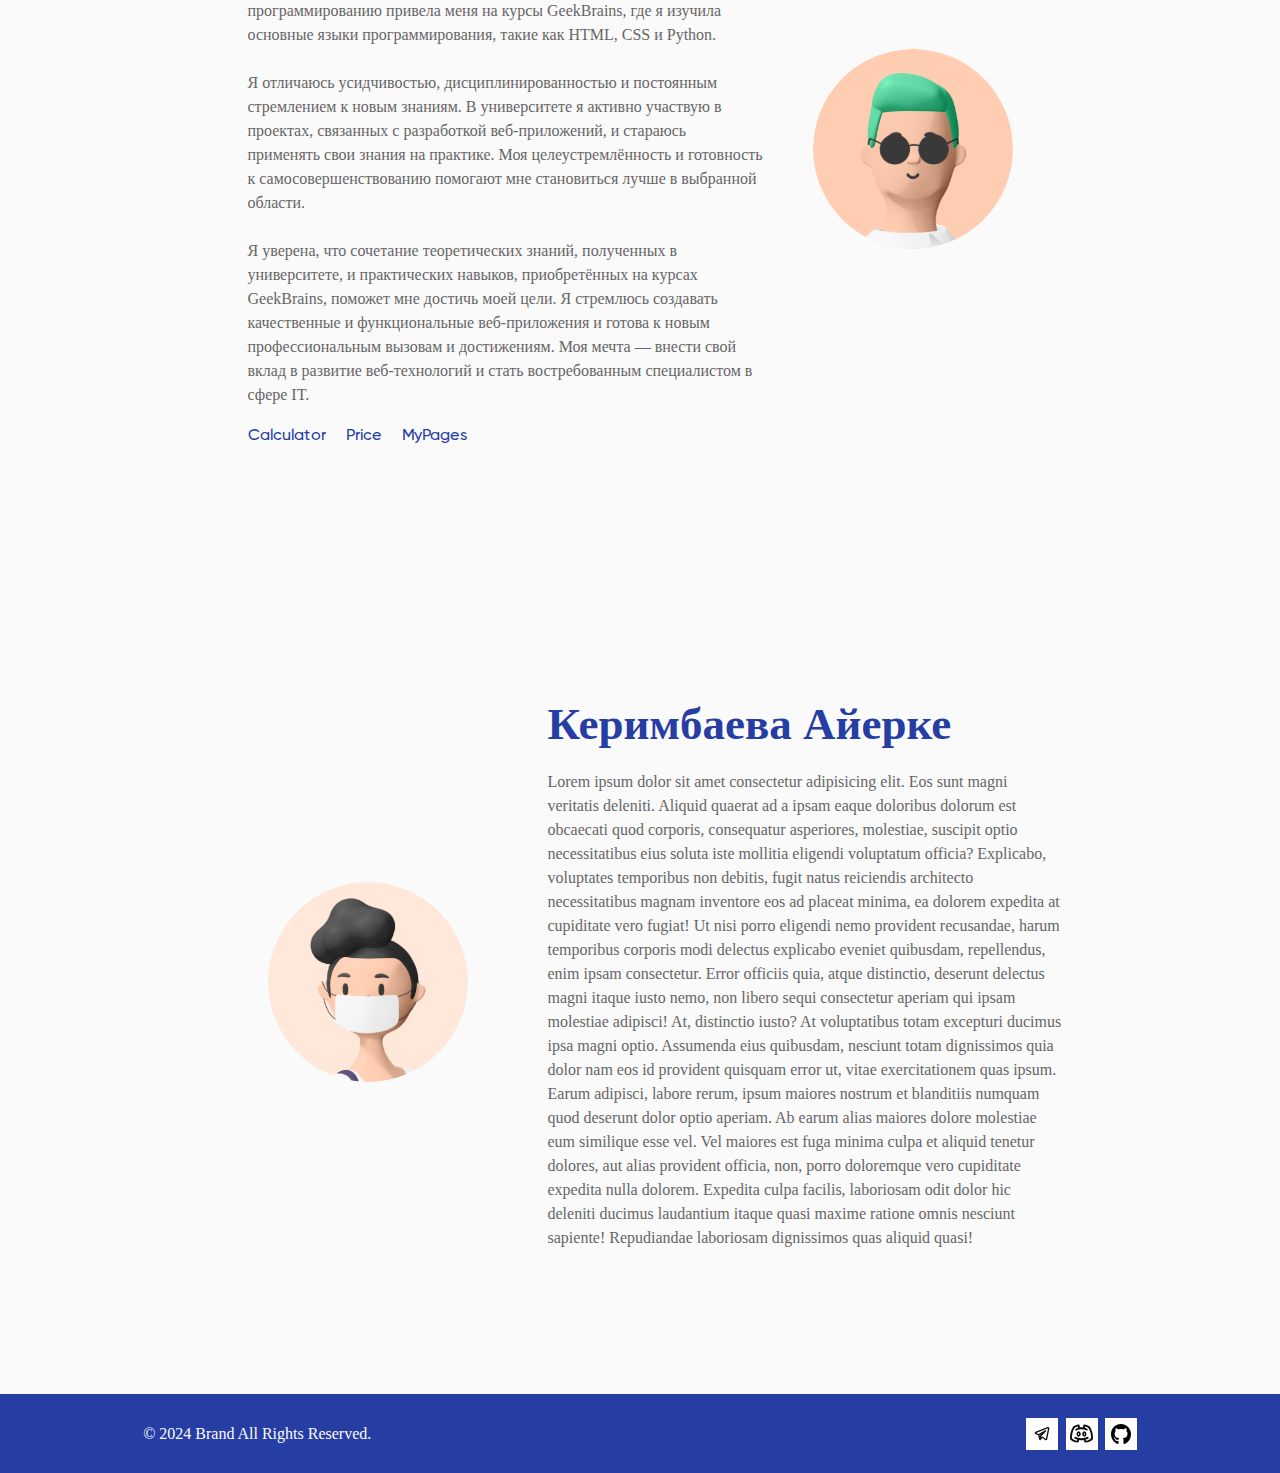
==== commit 723df913: "Personality site" ====
--- a/index.html
+++ b/index.html
@@ -95,6 +95,9 @@
              <a class="person_button text button_text" href="./folder4/index.html">
               Price
              </a>
+             <a class="person_button text button_text" href="./folder2/index.html">
+              MyPages
+             </a>
             </div>
           </div>
           <img class="details_photo" src="img/person3.svg" alt="details_photo">
